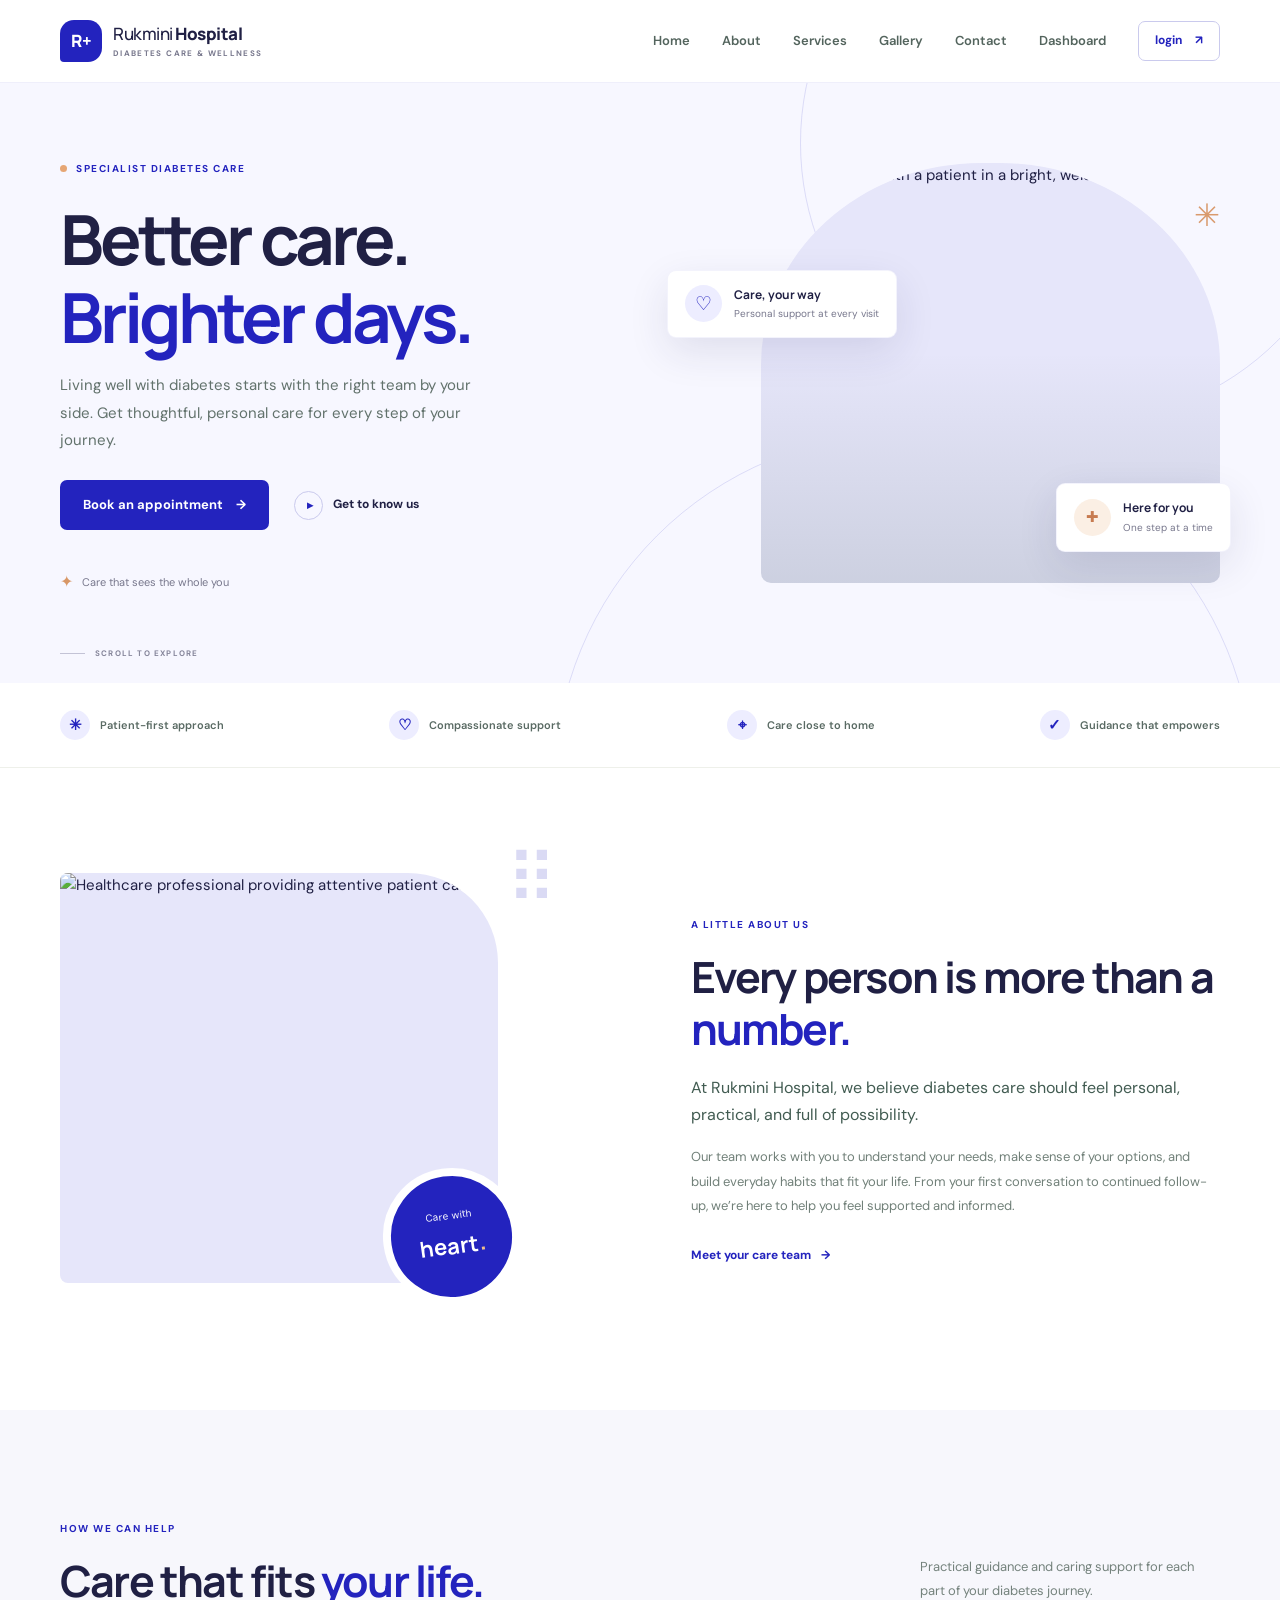
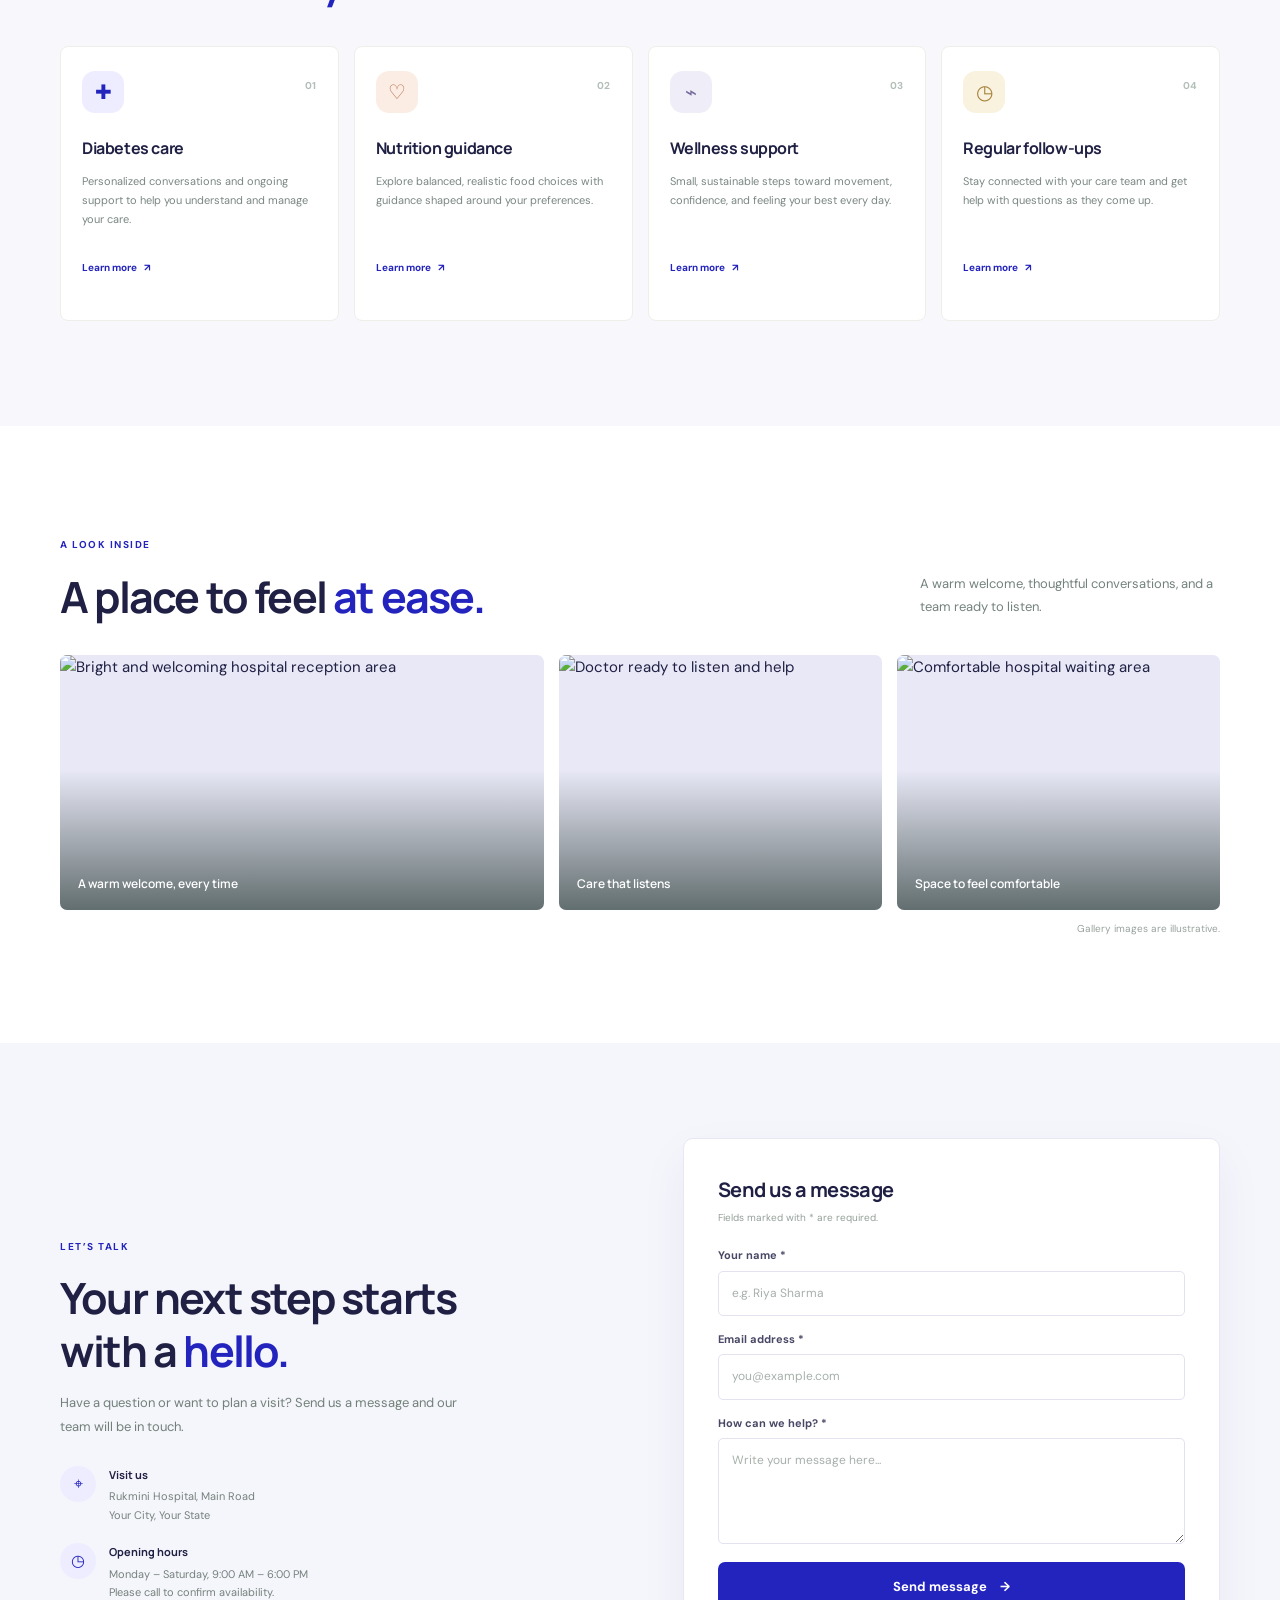
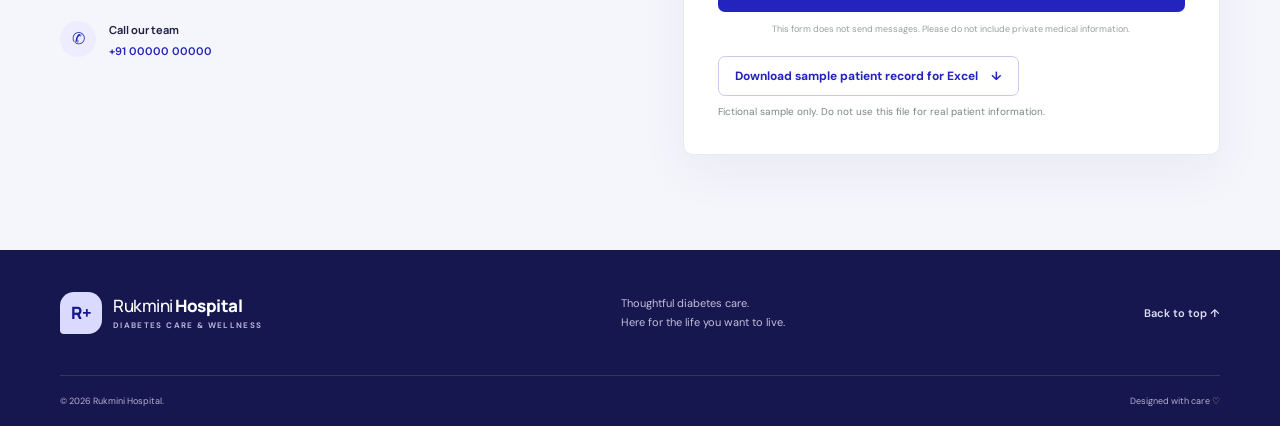
==== home.html @ 4601a43c "Add files via upload upload all files" ====
<!DOCTYPE html>
<html lang="en">
<head>
    <meta charset="UTF-8">
    <meta name="viewport" content="width=device-width, initial-scale=1.0">
    <meta name="description" content="Compassionate diabetes care, expert guidance, and ongoing support at Rukmini Hospital.">
    <title>Rukmini Hospital | Diabetes Care, With You</title>
    <link rel="preconnect" href="https://fonts.googleapis.com">
    <link rel="preconnect" href="https://fonts.gstatic.com" crossorigin>
    <link href="https://fonts.googleapis.com/css2?family=DM+Sans:wght@400;500;600;700&family=Manrope:wght@400;500;600;700;800&display=swap" rel="stylesheet">
    <link rel="stylesheet" href="styles.css">
    <script src="script.js" defer></script>
</head>
<body>
    <header class="site-header">
        <nav class="navbar container" aria-label="Main navigation">
            <a class="brand" href="#home" aria-label="Rukmini Hospital home">
                <span class="brand-mark" aria-hidden="true">R+</span>
                <span>Rukmini <strong>Hospital</strong><small>DIABETES CARE & WELLNESS</small></span>
            </a>
            <button class="menu-toggle" type="button" aria-label="Open navigation menu" aria-expanded="false">
                <span></span><span></span><span></span>
            </button>
            <div class="nav-links">
                <a href="#home">Home</a>
                <a href="#about">About</a>
                <a href="#services">Services</a>
                <a href="#gallery">Gallery</a>
                <a href="#contact">Contact</a>
                <a href="login.html?next=dashboard">Dashboard</a>
                <a class="button button-small button-outline" href="login.html"> login <span aria-hidden="true">↗</span></a>
            </div>
        </nav>
    </header>

    <main>
        <section class="hero" id="home">
            <div class="hero-shape hero-shape-one"></div>
            <div class="hero-shape hero-shape-two"></div>
            <div class="container hero-content">
                <div class="hero-copy">
                    <span class="eyebrow"><span class="eyebrow-dot"></span> SPECIALIST DIABETES CARE</span>
                    <h1>Better care.<br><span>Brighter days.</span></h1>
                    <p>Living well with diabetes starts with the right team by your side. Get thoughtful, personal care for every step of your journey.</p>
                    <div class="hero-actions">
                        <a class="button button-primary" href="#contact">Book an appointment <span aria-hidden="true">→</span></a>
                        <a class="text-link" href="#about"><span class="play-icon" aria-hidden="true">▶</span> Get to know us</a>
                    </div>
                    <div class="hero-note"><span class="note-icon" aria-hidden="true">✦</span> Care that sees the whole you</div>
                </div>
                <div class="hero-visual">
                    <div class="hero-photo">
                        <img src="https://images.unsplash.com/photo-1576091160399-112ba8d25d1d?auto=format&fit=crop&w=1100&q=85" alt="Doctor talking with a patient in a bright, welcoming clinic">
                    </div>
                    <div class="floating-card care-card">
                        <span class="care-card-icon" aria-hidden="true">♡</span>
                        <div><strong>Care, your way</strong><small>Personal support at every visit</small></div>
                    </div>
                    <div class="floating-card hours-card">
                        <span class="hours-icon" aria-hidden="true">✚</span>
                        <div><strong>Here for you</strong><small>One step at a time</small></div>
                    </div>
                    <span class="photo-decoration" aria-hidden="true">✳</span>
                </div>
            </div>
            <a class="scroll-cue" href="#about"><span></span> SCROLL TO EXPLORE</a>
        </section>

        <section class="trust-strip" aria-label="Our care approach">
            <div class="container trust-items">
                <div><span class="trust-icon" aria-hidden="true">✳</span><span>Patient-first approach</span></div>
                <div><span class="trust-icon" aria-hidden="true">♡</span><span>Compassionate support</span></div>
                <div><span class="trust-icon" aria-hidden="true">⌖</span><span>Care close to home</span></div>
                <div><span class="trust-icon" aria-hidden="true">✓</span><span>Guidance that empowers</span></div>
            </div>
        </section>

        <section class="section about-section" id="about">
            <div class="container about-grid">
                <div class="about-visual">
                    <div class="about-photo">
                        <img src="https://images.unsplash.com/photo-1559757175-0eb30cd8c063?auto=format&fit=crop&w=900&q=85" alt="Healthcare professional providing attentive patient care">
                    </div>
                    <div class="about-badge"><span>Care with</span><strong>heart<span>.</span></strong></div>
                    <span class="about-dots" aria-hidden="true">⠿</span>
                </div>
                <div class="about-copy">
                    <span class="eyebrow">A LITTLE ABOUT US</span>
                    <h2>Every person is more than a <span>number.</span></h2>
                    <p class="lead">At Rukmini Hospital, we believe diabetes care should feel personal, practical, and full of possibility.</p>
                    <p>Our team works with you to understand your needs, make sense of your options, and build everyday habits that fit your life. From your first conversation to continued follow-up, we’re here to help you feel supported and informed.</p>
                    <a class="text-link link-blue" href="#contact">Meet your care team <span aria-hidden="true">→</span></a>
                </div>
            </div>
        </section>

        <section class="section services-section" id="services">
            <div class="container">
                <div class="section-heading">
                    <div><span class="eyebrow">HOW WE CAN HELP</span><h2>Care that fits <span>your life.</span></h2></div>
                    <p>Practical guidance and caring support for each part of your diabetes journey.</p>
                </div>
                <div class="service-grid" id="service-grid"></div>
            </div>
        </section>

        <section class="gallery-section section" id="gallery">
            <div class="container">
                <div class="section-heading gallery-heading">
                    <div><span class="eyebrow">A LOOK INSIDE</span><h2>A place to feel <span>at ease.</span></h2></div>
                    <p>A warm welcome, thoughtful conversations, and a team ready to listen.</p>
                </div>
                <div class="gallery-grid" id="gallery-grid"></div>
                <p class="image-note">Gallery images are illustrative.</p>
            </div>
        </section>

        <section class="contact-section section" id="contact">
            <div class="container contact-grid">
                <div class="contact-copy">
                    <span class="eyebrow">LET’S TALK</span>
                    <h2>Your next step starts with a <span>hello.</span></h2>
                    <p>Have a question or want to plan a visit? Send us a message and our team will be in touch.</p>
                    <div class="contact-detail"><span class="detail-icon" aria-hidden="true">⌖</span><div><strong>Visit us</strong><span>Rukmini Hospital, Main Road<br>Your City, Your State</span></div></div>
                    <div class="contact-detail"><span class="detail-icon" aria-hidden="true">◷</span><div><strong>Opening hours</strong><span>Monday – Saturday, 9:00 AM – 6:00 PM<br>Please call to confirm availability.</span></div></div>
                    <div class="contact-detail"><span class="detail-icon" aria-hidden="true">✆</span><div><strong>Call our team</strong><a href="tel:+910000000000">+91 00000 00000</a></div></div>
                </div>
                <form class="contact-form" id="contact-form">
                    <h3>Send us a message</h3>
                    <p>Fields marked with * are required.</p>
                    <label for="contact-name">Your name *</label>
                    <input id="contact-name" name="name" type="text" placeholder="e.g. Riya Sharma" required>
                    <label for="contact-email">Email address *</label>
                    <input id="contact-email" name="email" type="email" placeholder="you@example.com" required>
                    <label for="contact-message">How can we help? *</label>
                    <textarea id="contact-message" name="message" rows="4" placeholder="Write your message here..." required></textarea>
                    <button class="button button-primary form-submit" type="submit">Send message <span aria-hidden="true">→</span></button>
                    <p class="form-status" id="contact-status" role="status" aria-live="polite"></p>
                    <small class="form-disclaimer">This form does not send messages. Please do not include private medical information.</small>
                    <div class="patient-export">
                        <button class="button button-outline button-small" id="download-patient-csv" type="button">Download sample patient record for Excel <span aria-hidden="true">↓</span></button>
                        <small>Fictional sample only. Do not use this file for real patient information.</small>
                    </div>
                </form>
            </div>
        </section>
    </main>

    <footer class="site-footer">
        <div class="container footer-main">
            <a class="brand footer-brand" href="#home">
                <span class="brand-mark" aria-hidden="true">R+</span>
                <span>Rukmini <strong>Hospital</strong><small>DIABETES CARE & WELLNESS</small></span>
            </a>
            <p>Thoughtful diabetes care.<br>Here for the life you want to live.</p>
            <a class="footer-top" href="#home">Back to top ↑</a>
        </div>
        <div class="container footer-bottom"><span>© <span id="current-year"></span> Rukmini Hospital.</span><span>Designed with care <span aria-hidden="true">♡</span></span></div>
    </footer>
</body>
</html>
---- styles.css ----
:root {
    --ink: #202044;
    --ink-soft: #4b4b6b;
    --blue: #2323BE;
    --blue-dark: #19198f;
    --pale-blue: #ededff;
    --cream: #f7f7ff;
    --white: #fff;
    --line: #e4e4f0;
    --muted: #77778c;
    --heading: "Manrope", sans-serif;
    --body: "DM Sans", sans-serif;
}

* { box-sizing: border-box; }
html { scroll-behavior: smooth; scroll-padding-top: 85px; }
body { margin: 0; color: var(--ink); background: var(--white); font-family: var(--body); font-size: 15px; line-height: 1.65; }
a { color: inherit; text-decoration: none; }
button, input, textarea { font: inherit; }
img { display: block; width: 100%; }
.container { width: min(1160px, calc(100% - 48px)); margin: 0 auto; }

.site-header { position: sticky; z-index: 20; top: 0; background: rgba(255,255,255,.96); border-bottom: 1px solid rgba(35,35,190,.07); backdrop-filter: blur(12px); }
.navbar { display: flex; height: 82px; align-items: center; justify-content: space-between; }
.brand { display: inline-flex; align-items: center; gap: 11px; font-family: var(--heading); font-size: 17px; font-weight: 500; line-height: 1.15; letter-spacing: -.5px; }
.brand strong { font-weight: 800; }
.brand small { display: block; margin-top: 5px; color: var(--muted); font-family: var(--body); font-size: 8px; font-weight: 700; letter-spacing: 1.35px; }
.brand-mark { display: grid; width: 42px; height: 42px; place-items: center; color: white; background: var(--blue); border-radius: 14px 14px 14px 4px; font-family: var(--heading); font-size: 17px; font-weight: 800; }
.nav-links { display: flex; align-items: center; gap: 32px; }
.nav-links > a:not(.button) { color: #53645d; font-size: 13px; font-weight: 600; transition: color .2s; }
.nav-links > a:not(.button):hover { color: var(--blue); }
.menu-toggle { display: none; }
.button { display: inline-flex; min-height: 50px; align-items: center; justify-content: center; gap: 13px; padding: 0 23px; border: 0; border-radius: 7px; cursor: pointer; font-family: var(--body); font-size: 13px; font-weight: 700; transition: background .2s, transform .2s; }
.button:hover { transform: translateY(-2px); }
.button-primary { color: var(--white); background: var(--blue); }
.button-primary:hover { background: var(--blue-dark); }
.button-outline { color: var(--blue); border: 1px solid #cacaed; background: transparent; }
.button-small { min-height: 40px; padding: 0 16px; font-size: 12px; }

.hero { position: relative; overflow: hidden; min-height: 600px; background: var(--cream); }
.hero-content { position: relative; z-index: 1; display: grid; min-height: 600px; grid-template-columns: 1fr 1.03fr; align-items: center; gap: 6%; padding-top: 10px; padding-bottom: 30px; }
.hero-copy { max-width: 505px; padding: 35px 0 30px; }
.eyebrow { display: inline-flex; align-items: center; gap: 9px; color: var(--blue); font-size: 10px; font-weight: 700; letter-spacing: 1.5px; }
.eyebrow-dot { width: 7px; height: 7px; border-radius: 50%; background: #e6a674; }
h1, h2, h3, p, figure { margin-top: 0; }
h1, h2, h3 { font-family: var(--heading); }
.hero h1 { margin: 20px 0 17px; font-size: clamp(48px, 5.4vw, 72px); font-weight: 700; line-height: 1.12; letter-spacing: -4px; }
.hero h1 span, .section-heading h2 span, .about-copy h2 span, .contact-copy h2 span { color: var(--blue); }
.hero-copy > p { max-width: 440px; margin-bottom: 25px; color: #62726c; font-size: 15px; line-height: 1.85; }
.hero-actions { display: flex; align-items: center; gap: 25px; }
.text-link { display: inline-flex; align-items: center; gap: 10px; color: var(--ink); font-size: 12px; font-weight: 700; }
.play-icon { display: grid; width: 29px; height: 29px; place-items: center; padding-left: 2px; color: var(--blue); border: 1px solid #cacaed; border-radius: 50%; font-size: 8px; }
.hero-note { display: flex; align-items: center; gap: 9px; margin-top: 39px; color: var(--muted); font-size: 11px; }
.note-icon { color: #d89766; font-size: 16px; }
.hero-visual { position: relative; display: flex; min-height: 470px; align-items: center; justify-content: flex-end; }
.hero-photo { position: relative; overflow: hidden; width: 83%; height: 420px; border-radius: 48% 48% 10px 10px; background: #e6e6fa; }
.hero-photo::after { position: absolute; inset: 45% 0 0; background: linear-gradient(transparent, rgba(20,50,40,.12)); content: ""; }
.hero-photo img { height: 100%; object-fit: cover; object-position: center; }
.hero-shape { position: absolute; border: 1px solid rgba(35,35,190,.13); border-radius: 50%; }
.hero-shape-one { top: -220px; right: -80px; width: 560px; height: 560px; }
.hero-shape-two { right: 2%; bottom: -450px; width: 700px; height: 700px; }
.floating-card { position: absolute; z-index: 2; display: flex; align-items: center; gap: 12px; padding: 14px 17px; background: var(--white); border: 1px solid rgba(35,35,190,.05); border-radius: 9px; box-shadow: 0 14px 40px rgba(35,35,90,.11); }
.floating-card strong, .floating-card small { display: block; }
.floating-card strong { font-family: var(--heading); font-size: 12px; }
.floating-card small { margin-top: 2px; color: var(--muted); font-size: 10px; }
.care-card { top: 28%; left: 0; }
.hours-card { right: -2%; bottom: 12%; }
.care-card-icon, .hours-icon { display: grid; width: 37px; height: 37px; flex: 0 0 37px; place-items: center; border-radius: 50%; color: var(--blue); background: var(--pale-blue); font-size: 19px; }
.hours-icon { color: #c77b50; background: #fbefe4; font-size: 15px; }
.photo-decoration { position: absolute; top: 11%; right: 0; color: #d99a6d; font-size: 31px; }
.scroll-cue { position: absolute; bottom: 23px; left: max(24px, calc((100% - 1160px)/2)); display: flex; align-items: center; gap: 10px; color: #85859a; font-size: 8px; font-weight: 700; letter-spacing: 1.2px; }
.scroll-cue span { width: 25px; height: 1px; background: #c3c3d6; }

.trust-strip { background: var(--white); border-bottom: 1px solid #eef0ea; }
.trust-items { display: flex; min-height: 84px; align-items: center; justify-content: space-between; gap: 18px; }
.trust-items > div { display: flex; align-items: center; gap: 10px; color: #596a63; font-size: 11px; font-weight: 600; }
.trust-icon { display: grid; width: 30px; height: 30px; place-items: center; color: var(--blue); border-radius: 50%; background: var(--pale-blue); font-size: 15px; }
.section { padding: 105px 0; }
.about-grid { display: grid; grid-template-columns: .95fr 1fr; align-items: center; gap: 11%; }
.about-visual { position: relative; width: 100%; max-width: 460px; padding: 0 22px 22px 0; }
.about-photo { overflow: hidden; height: 410px; border-radius: 8px 90px 8px 8px; background: #e6e6fa; }
.about-photo img { height: 100%; object-fit: cover; }
.about-photo::after { position: absolute; }
.about-badge { position: absolute; right: 0; bottom: 0; display: flex; width: 137px; height: 137px; flex-direction: column; align-items: center; justify-content: center; color: white; border: 8px solid white; border-radius: 50%; background: var(--blue); transform: rotate(-8deg); }
.about-badge span { font-size: 10px; }
.about-badge strong { font-family: var(--heading); font-size: 22px; }
.about-badge strong span { color: #f0bf8c; font-size: 24px; }
.about-dots { position: absolute; z-index: -1; top: -27px; right: -20px; color: #dadaf4; font-size: 70px; line-height: 1; letter-spacing: -17px; }
.about-copy h2, .section-heading h2, .contact-copy h2 { margin: 15px 0 18px; font-size: clamp(32px, 3.4vw, 43px); font-weight: 700; line-height: 1.22; letter-spacing: -1.8px; }
.about-copy p { margin-bottom: 17px; color: #718079; font-size: 13px; line-height: 1.9; }
.about-copy .lead { color: #425c52; font-size: 16px; line-height: 1.7; }
.link-blue { margin-top: 10px; color: var(--blue); }

.services-section { background: #f7f7fc; }
.section-heading { display: flex; align-items: flex-end; justify-content: space-between; gap: 45px; margin-bottom: 39px; }
.section-heading h2 { margin-bottom: 0; }
.section-heading > p { max-width: 300px; margin-bottom: 5px; color: #74827c; font-size: 13px; line-height: 1.8; }
.service-grid { display: grid; grid-template-columns: repeat(4, 1fr); gap: 15px; }
.service-card { position: relative; min-height: 275px; padding: 24px 21px 20px; background: var(--white); border: 1px solid #edf0e9; border-radius: 8px; transition: transform .2s, box-shadow .2s; }
.service-card:hover { transform: translateY(-4px); box-shadow: 0 14px 30px rgba(35,35,90,.07); }
.service-icon { display: grid; width: 42px; height: 42px; place-items: center; margin-bottom: 22px; border-radius: 13px; font-size: 20px; }
.icon-blue { color: #2323BE; background: #ededff; }
.icon-peach { color: #b46e4e; background: #fbede4; }
.icon-lavender { color: #766b9d; background: #efedf7; }
.icon-yellow { color: #a8843e; background: #f8f2df; }
.service-number { position: absolute; top: 31px; right: 22px; color: #b3beb7; font-size: 10px; font-weight: 700; }
.service-card h3 { margin: 0 0 10px; font-size: 16px; letter-spacing: -.4px; }
.service-card p { min-height: 65px; margin-bottom: 17px; color: #7a8781; font-size: 11px; line-height: 1.75; }
.service-card > a { display: inline-flex; gap: 7px; color: var(--blue); font-size: 10px; font-weight: 700; }
.gallery-section { background: var(--white); }
.gallery-heading { margin-bottom: 32px; }
.gallery-grid { display: grid; grid-template-columns: 1.5fr 1fr 1fr; gap: 15px; }
.gallery-item { position: relative; overflow: hidden; height: 255px; margin: 0; border-radius: 7px; background: #e8e8f6; }
.gallery-item img { height: 100%; object-fit: cover; transition: transform .5s; }
.gallery-item:hover img { transform: scale(1.04); }
.gallery-item::after { position: absolute; inset: 45% 0 0; background: linear-gradient(transparent, rgba(15,35,28,.62)); content: ""; }
.gallery-item figcaption { position: absolute; z-index: 1; bottom: 17px; left: 18px; color: white; font-family: var(--heading); font-size: 12px; font-weight: 600; }
.image-note { margin: 11px 0 0; color: #98a29c; font-size: 10px; text-align: right; }

.contact-section { padding: 95px 0; background: #f5f5fc; }
.contact-grid { display: grid; grid-template-columns: .9fr 1fr; align-items: center; gap: 12%; }
.contact-copy h2 { max-width: 430px; margin-bottom: 14px; }
.contact-copy > p { max-width: 420px; margin-bottom: 28px; color: #728078; font-size: 13px; line-height: 1.8; }
.contact-detail { display: flex; gap: 13px; margin-top: 19px; }
.detail-icon { display: grid; width: 36px; height: 36px; flex: 0 0 36px; place-items: center; color: var(--blue); border-radius: 50%; background: var(--pale-blue); font-size: 16px; }
.contact-detail strong, .contact-detail div > span, .contact-detail div > a { display: block; }
.contact-detail strong { margin: 0 0 3px; font-family: var(--heading); font-size: 11px; }
.contact-detail div > span, .contact-detail div > a { color: #76827c; font-size: 11px; line-height: 1.7; }
.contact-detail div > a { color: var(--blue); font-weight: 600; }
.contact-form { padding: 34px; background: white; border: 1px solid #e8e8f2; border-radius: 10px; box-shadow: 0 18px 50px rgba(35,35,90,.05); }
.contact-form h3 { margin: 0 0 4px; font-size: 20px; letter-spacing: -.6px; }
.contact-form > p:first-of-type { margin-bottom: 20px; color: #94a099; font-size: 10px; }
.contact-form label, .login-card label { display: block; margin: 14px 0 6px; color: #484866; font-size: 11px; font-weight: 700; }
.contact-form input, .contact-form textarea, .login-card input { display: block; width: 100%; padding: 12px 13px; color: var(--ink); border: 1px solid #e3e3ef; border-radius: 5px; outline: none; background: #fff; font-size: 12px; transition: border .2s, box-shadow .2s; }
.contact-form textarea { resize: vertical; }
.contact-form input:focus, .contact-form textarea:focus, .login-card input:focus { border-color: #7777d5; box-shadow: 0 0 0 3px rgba(35,35,190,.1); }
.contact-form input::placeholder, .contact-form textarea::placeholder, .login-card input::placeholder { color: #a7b0aa; }
.form-submit { width: 100%; margin-top: 18px; }
.form-status, .login-status { min-height: 0; margin: 0; color: var(--blue-dark); font-size: 12px; font-weight: 600; }
.form-status:not(:empty), .login-status:not(:empty) { margin-top: 12px; }
.form-disclaimer { display: block; margin-top: 10px; color: #96a19a; font-size: 9px; text-align: center; }
.patient-export { display: flex; flex-direction: column; align-items: flex-start; gap: 8px; margin-top: 20px; }
.patient-export > small { color: #7a8781; font-size: 10px; line-height: 1.6; }

.dashboard-page { min-height: 100vh; background: #f7f7fc; }
.dashboard-nav-actions { display: flex; align-items: center; gap: 10px; }
.dashboard-main { padding-top: 58px; padding-bottom: 80px; }
.dashboard-heading { margin-bottom: 28px; }
.dashboard-heading h1 { margin: 8px 0; font-family: var(--heading); font-size: clamp(34px, 5vw, 48px); line-height: 1.2; letter-spacing: -2px; }
.dashboard-heading h1 span { color: var(--blue); }
.dashboard-heading > p { margin: 0; color: #718079; font-size: 14px; }
.dashboard-warning { display: flex; flex-direction: column; gap: 3px; margin-bottom: 22px; padding: 15px 18px; border: 1px solid #e8d9ad; border-radius: 7px; background: #fff9e8; color: #66572c; font-size: 12px; line-height: 1.6; }
.dashboard-warning strong { color: #51431d; }
.dashboard-card { margin-bottom: 22px; padding: 27px 30px; border: 1px solid #e9e9f4; border-radius: 9px; background: var(--white); box-shadow: 0 12px 35px rgba(35,35,90,.04); }
.dashboard-card-heading { margin-bottom: 22px; }
.dashboard-card-heading h2 { margin: 5px 0 0; font-family: var(--heading); font-size: 22px; letter-spacing: -.7px; }
.patient-form-grid { display: grid; grid-template-columns: 1fr 1fr; gap: 19px 22px; }
.patient-field label { display: block; margin-bottom: 6px; color: #484866; font-size: 11px; font-weight: 700; }
.patient-field input, .patient-field select { display: block; width: 100%; min-height: 45px; padding: 11px 13px; border: 1px solid #e3e3ef; border-radius: 5px; background: white; color: var(--ink); font-size: 12px; outline: none; }
.patient-field input:focus, .patient-field select:focus { border-color: #7777d5; box-shadow: 0 0 0 3px rgba(35,35,190,.1); }
.patient-field input::placeholder { color: #a7b0aa; }
.patient-field small { display: block; margin-top: 5px; color: #89948e; font-size: 10px; }
.patient-field-wide { grid-column: 1 / -1; }
.patient-consent { display: flex; align-items: flex-start; gap: 9px; color: #484866; font-size: 11px; line-height: 1.6; }
.patient-consent input { width: 16px; height: 16px; flex: 0 0 16px; margin: 2px 0 0; accent-color: var(--blue); }
.patient-submit { min-height: 44px; margin-top: 20px; }
.patient-status { min-height: 0; margin: 0; color: var(--blue-dark); font-size: 12px; font-weight: 600; }
.patient-status:not(:empty) { margin-top: 12px; }
.patients-heading { display: flex; align-items: flex-end; justify-content: space-between; gap: 15px; }
.patient-list-actions { display: flex; align-items: center; gap: 12px; }
.patient-count { padding: 6px 11px; border-radius: 20px; background: var(--pale-blue); color: var(--blue-dark); font-size: 11px; font-weight: 700; }
.patient-list { display: grid; gap: 12px; }
.patient-empty { margin: 0; padding: 25px 12px; border: 1px dashed #dadaeb; border-radius: 6px; color: #7a8781; font-size: 13px; text-align: center; }
.patient-row { display: flex; align-items: center; justify-content: space-between; gap: 20px; padding: 16px 18px; border: 1px solid #ececf4; border-radius: 7px; }
.patient-details { min-width: 0; }
.patient-details h3 { margin: 0 0 3px; font-family: var(--heading); font-size: 15px; }
.patient-details p { margin: 0; color: #74827c; font-size: 11px; }
.patient-disease { display: inline-block; margin-top: 7px; padding: 3px 8px; border-radius: 12px; background: #f1f0fa; color: #5e5e84; font-size: 10px; }
.whatsapp-button { min-height: 39px; flex: 0 0 auto; padding: 0 14px; color: #176b3a; border: 1px solid #b9dfc8; background: #effaf2; }
.whatsapp-button:hover { background: #e2f5e8; }
.whatsapp-button:disabled { cursor: not-allowed; opacity: .6; transform: none; }
.whatsapp-action { display: flex; flex: 0 0 auto; flex-direction: column; align-items: flex-start; gap: 5px; }
.site-footer .footer-bottom a { color: #dedefa; }

.site-footer { color: #dedefa; background: #17174f; }
.footer-main { display: flex; min-height: 125px; align-items: center; justify-content: space-between; gap: 25px; }
.footer-brand { color: white; }
.footer-brand small { color: #b4b4db; }
.footer-brand .brand-mark { color: var(--blue-dark); background: #dadaff; }
.footer-main > p { margin: 0; color: #c0c0dc; font-size: 11px; line-height: 1.7; }
.footer-top { color: #dedefa; font-size: 11px; font-weight: 600; }
.footer-bottom { display: flex; min-height: 51px; align-items: center; justify-content: space-between; border-top: 1px solid rgba(255,255,255,.12); color: #b0b0d1; font-size: 9px; }
.footer-bottom > span:last-child span { color: #e5a984; }

.login-page { min-height: 100vh; background: #ededff; }
.login-layout { display: grid; min-height: 100vh; grid-template-columns: 1fr 1fr; }
.login-welcome { position: relative; display: flex; min-height: 100vh; flex-direction: column; justify-content: space-between; overflow: hidden; padding: 38px clamp(35px, 7vw, 100px); color: white; background: #2323BE; }
.login-welcome::before, .login-welcome::after { position: absolute; width: 430px; height: 430px; border: 1px solid rgba(255,255,255,.11); border-radius: 50%; content: ""; }
.login-welcome::before { top: 20%; right: -250px; }
.login-welcome::after { right: -170px; bottom: -315px; width: 550px; height: 550px; }
.login-brand { position: relative; z-index: 1; align-self: flex-start; color: white; }
.login-brand small { color: #cacaed; }
.login-brand .brand-mark { color: var(--blue-dark); background: white; }
.login-welcome-copy { position: relative; z-index: 1; max-width: 480px; margin: 60px 0; }
.login-welcome-copy .eyebrow { color: #dadaff; }
.login-welcome-copy h1 { margin: 18px 0; font-size: clamp(39px, 5vw, 62px); line-height: 1.15; letter-spacing: -3px; }
.login-welcome-copy h1 span { color: #dadaff; }
.login-welcome-copy p { max-width: 400px; margin: 0; color: #e0e0f5; font-size: 14px; line-height: 1.8; }
.login-quote { position: relative; z-index: 1; display: flex; align-items: center; gap: 12px; color: #e5e5f8; }
.login-quote > span { height: 41px; color: #cacaed; font-family: Georgia, serif; font-size: 56px; line-height: 1; }
.login-quote p { margin: 0; font-family: var(--heading); font-size: 13px; }
.login-home-link { position: absolute; z-index: 2; bottom: 39px; left: clamp(35px, 7vw, 100px); color: #e0e0f5; font-size: 11px; }
.login-panel { display: grid; min-height: 100vh; place-items: center; padding: 40px 24px; }
.login-card { width: min(100%, 400px); padding: 40px; border: 1px solid #e8e8f2; border-radius: 10px; background: white; box-shadow: 0 20px 60px rgba(35,35,90,.06); }
.login-icon { display: grid; width: 43px; height: 43px; place-items: center; margin-bottom: 21px; color: var(--blue); border-radius: 14px; background: var(--pale-blue); font-size: 22px; }
.login-card h2 { margin: 8px 0 7px; font-size: 25px; letter-spacing: -.9px; }
.login-intro { margin-bottom: 21px; color: #79867f; font-size: 12px; }
.login-card label { margin-top: 17px; }
.login-card input { min-height: 46px; }
.login-submit { width: 100%; margin-top: 24px; }
.login-disclaimer { margin: 13px 0 0; color: #929d95; font-size: 9px; line-height: 1.6; }

@media (max-width: 900px) {
    .nav-links { gap: 19px; }
    .hero-content { grid-template-columns: 1fr .9fr; gap: 3%; }
    .hero-photo { width: 90%; height: 375px; }
    .hero-visual { min-height: 425px; }
    .care-card { left: -12px; }
    .hours-card { right: -6px; }
    .about-grid { gap: 7%; }
    .service-grid { grid-template-columns: repeat(2, 1fr); }
    .service-card { min-height: 248px; }
    .login-welcome { padding-right: 40px; padding-left: 40px; }
    .login-home-link { left: 40px; }
}
@media (max-width: 680px) {
    html { scroll-padding-top: 68px; }
    .container { width: min(100% - 36px, 500px); }
    .navbar { height: 68px; }
    .brand { font-size: 15px; }
    .brand-mark { width: 37px; height: 37px; border-radius: 12px 12px 12px 4px; }
    .brand small { font-size: 7px; }
    .menu-toggle { display: flex; width: 40px; height: 40px; flex-direction: column; align-items: center; justify-content: center; gap: 5px; border: 1px solid var(--line); border-radius: 6px; background: white; }
    .menu-toggle span { display: block; width: 17px; height: 2px; background: var(--ink); }
    .nav-links { position: absolute; top: 67px; right: 0; left: 0; display: none; align-items: stretch; gap: 0; padding: 9px 18px 18px; border-bottom: 1px solid var(--line); background: white; box-shadow: 0 12px 18px rgba(25,57,43,.07); }
    .nav-links.is-open { display: flex; flex-direction: column; }
    .nav-links > a:not(.button) { padding: 11px 4px; border-bottom: 1px solid #f0f2ed; }
    .nav-links .button { margin-top: 12px; }
    .hero { min-height: 0; }
    .hero-content { min-height: 0; grid-template-columns: 1fr; gap: 0; padding-top: 37px; padding-bottom: 54px; }
    .hero-copy { padding: 0; }
    .hero h1 { margin-top: 15px; font-size: clamp(48px, 14vw, 65px); letter-spacing: -3px; }
    .hero-copy > p { font-size: 14px; }
    .hero-actions { flex-wrap: wrap; gap: 17px; }
    .hero-note { margin-top: 22px; }
    .hero-visual { min-height: 330px; margin-top: 20px; justify-content: center; }
    .hero-photo { width: 82%; height: 310px; }
    .care-card { top: 22%; left: 0; }
    .hours-card { right: 0; bottom: 7%; }
    .floating-card { gap: 8px; padding: 10px 11px; }
    .floating-card strong { font-size: 10px; }
    .floating-card small { font-size: 8px; }
    .care-card-icon, .hours-icon { width: 31px; height: 31px; flex-basis: 31px; }
    .scroll-cue { bottom: 18px; }
    .trust-items { display: grid; grid-template-columns: 1fr 1fr; gap: 13px 8px; padding-top: 18px; padding-bottom: 18px; }
    .trust-items > div { gap: 7px; font-size: 9px; }
    .trust-icon { width: 26px; height: 26px; flex: 0 0 26px; font-size: 13px; }
    .section { padding: 69px 0; }
    .about-grid, .contact-grid { grid-template-columns: 1fr; gap: 42px; }
    .about-visual { max-width: 420px; }
    .about-photo { height: 330px; }
    .about-copy h2, .section-heading h2, .contact-copy h2 { font-size: 34px; }
    .section-heading { display: block; margin-bottom: 28px; }
    .section-heading > p { margin-top: 13px; }
    .service-grid { gap: 10px; }
    .service-card { min-height: 255px; padding: 18px 15px; }
    .service-card h3 { font-size: 14px; }
    .service-card p { font-size: 10px; }
    .service-number { top: 23px; right: 14px; }
    .gallery-grid { grid-template-columns: 1fr 1fr; gap: 10px; }
    .gallery-item { height: 190px; }
    .gallery-large { grid-column: 1 / -1; height: 220px; }
    .contact-section { padding: 70px 0; }
    .contact-grid { gap: 30px; }
    .contact-form { padding: 24px 20px; }
    .dashboard-main { padding-top: 38px; padding-bottom: 55px; }
    .dashboard-nav-actions { gap: 6px; }
    .dashboard-card { padding: 22px 18px; }
    .patient-form-grid { grid-template-columns: 1fr; gap: 15px; }
    .patient-field-wide { grid-column: auto; }
    .patient-row { align-items: flex-start; flex-direction: column; gap: 12px; }
    .whatsapp-action { width: 100%; }
    .whatsapp-button { width: 100%; }
    .patients-heading { align-items: flex-start; flex-direction: column; }
    .patient-list-actions { align-items: flex-start; flex-wrap: wrap; }
    .footer-main { min-height: 145px; flex-wrap: wrap; justify-content: space-between; padding-top: 22px; padding-bottom: 19px; }
    .footer-main > p { order: 3; width: 100%; }
    .footer-top { font-size: 10px; }
    .footer-bottom { gap: 8px; font-size: 8px; }
    .login-layout { grid-template-columns: 1fr; }
    .login-welcome { min-height: 285px; padding: 23px 24px 55px; }
    .login-welcome-copy { margin: 33px 0 0; }
    .login-welcome-copy h1 { margin: 10px 0; font-size: 36px; letter-spacing: -1.8px; }
    .login-welcome-copy p { font-size: 11px; }
    .login-quote { display: none; }
    .login-home-link { bottom: 20px; left: 24px; font-size: 10px; }
    .login-panel { min-height: auto; padding: 28px 18px; }
    .login-card { padding: 28px 23px; }
}
@media (prefers-reduced-motion: reduce) {
    *, *::before, *::after { scroll-behavior: auto !important; transition-duration: .01ms !important; animation-duration: .01ms !important; }
}
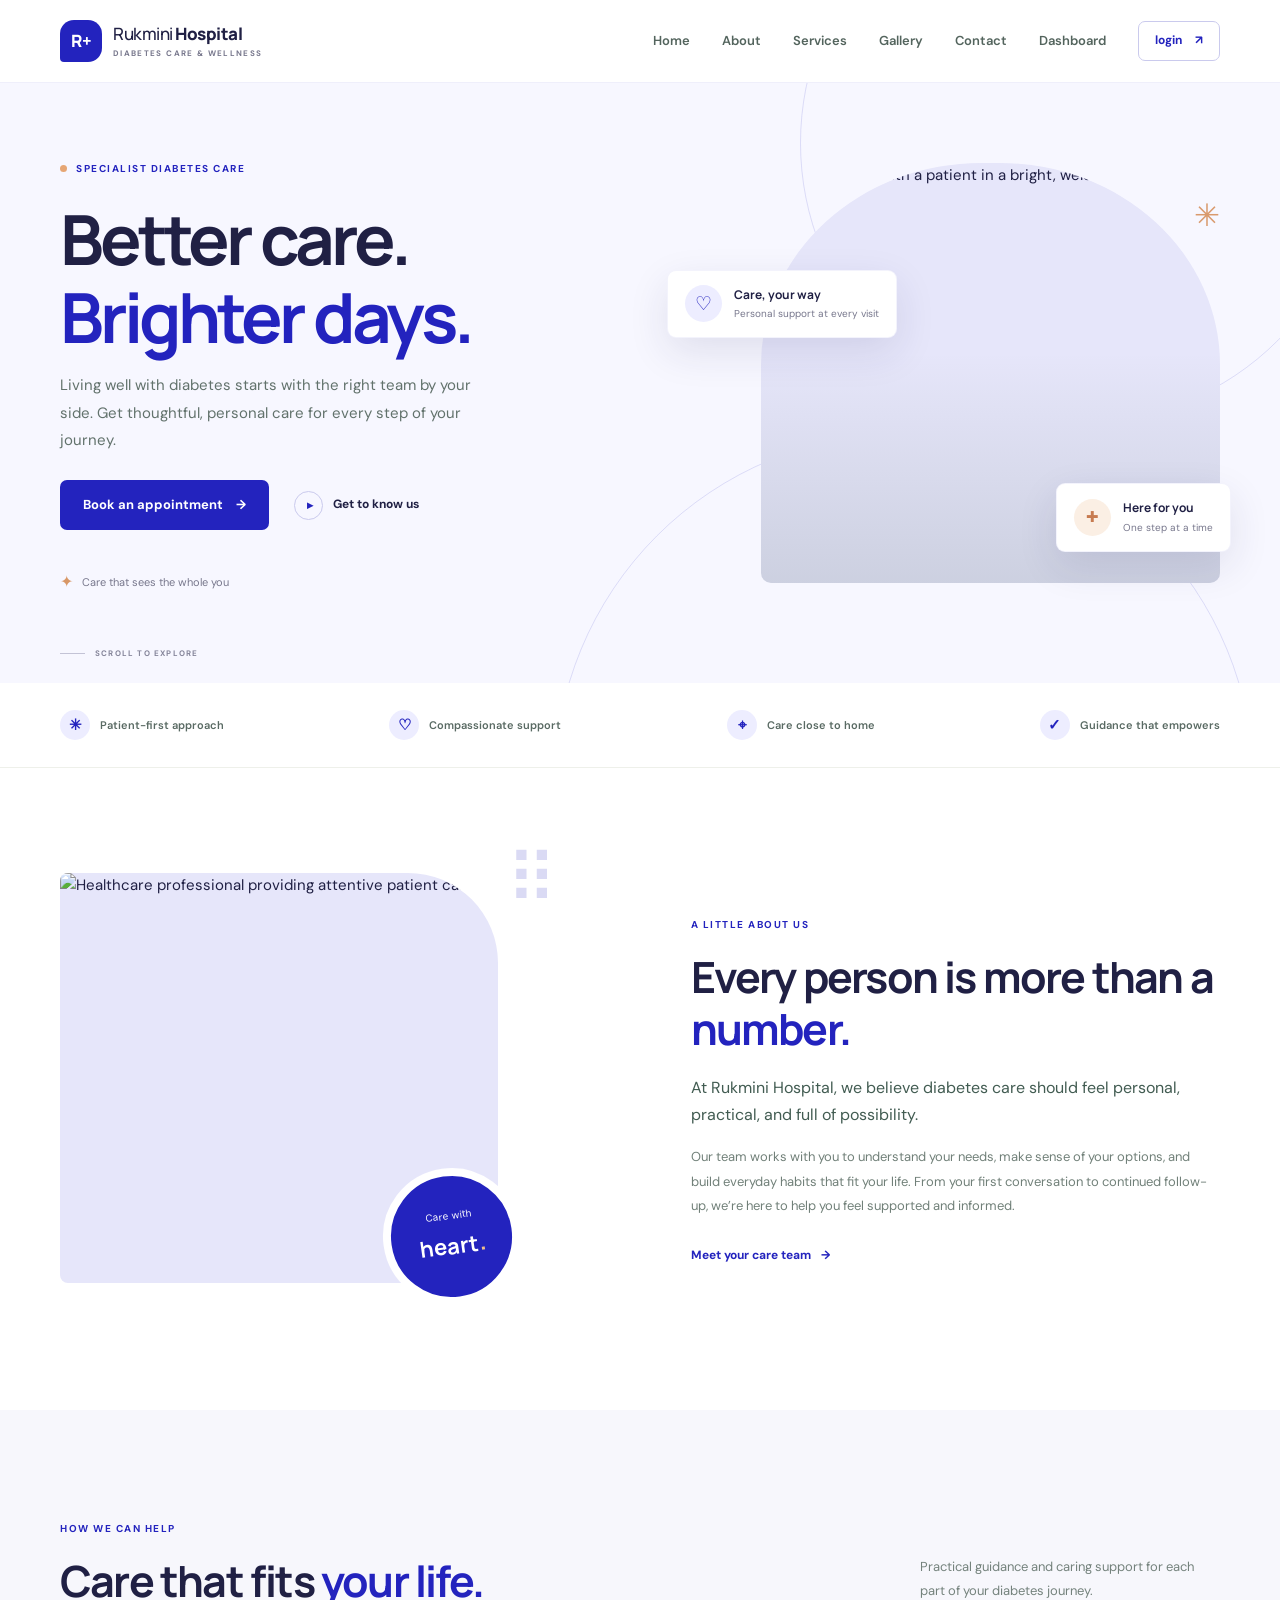
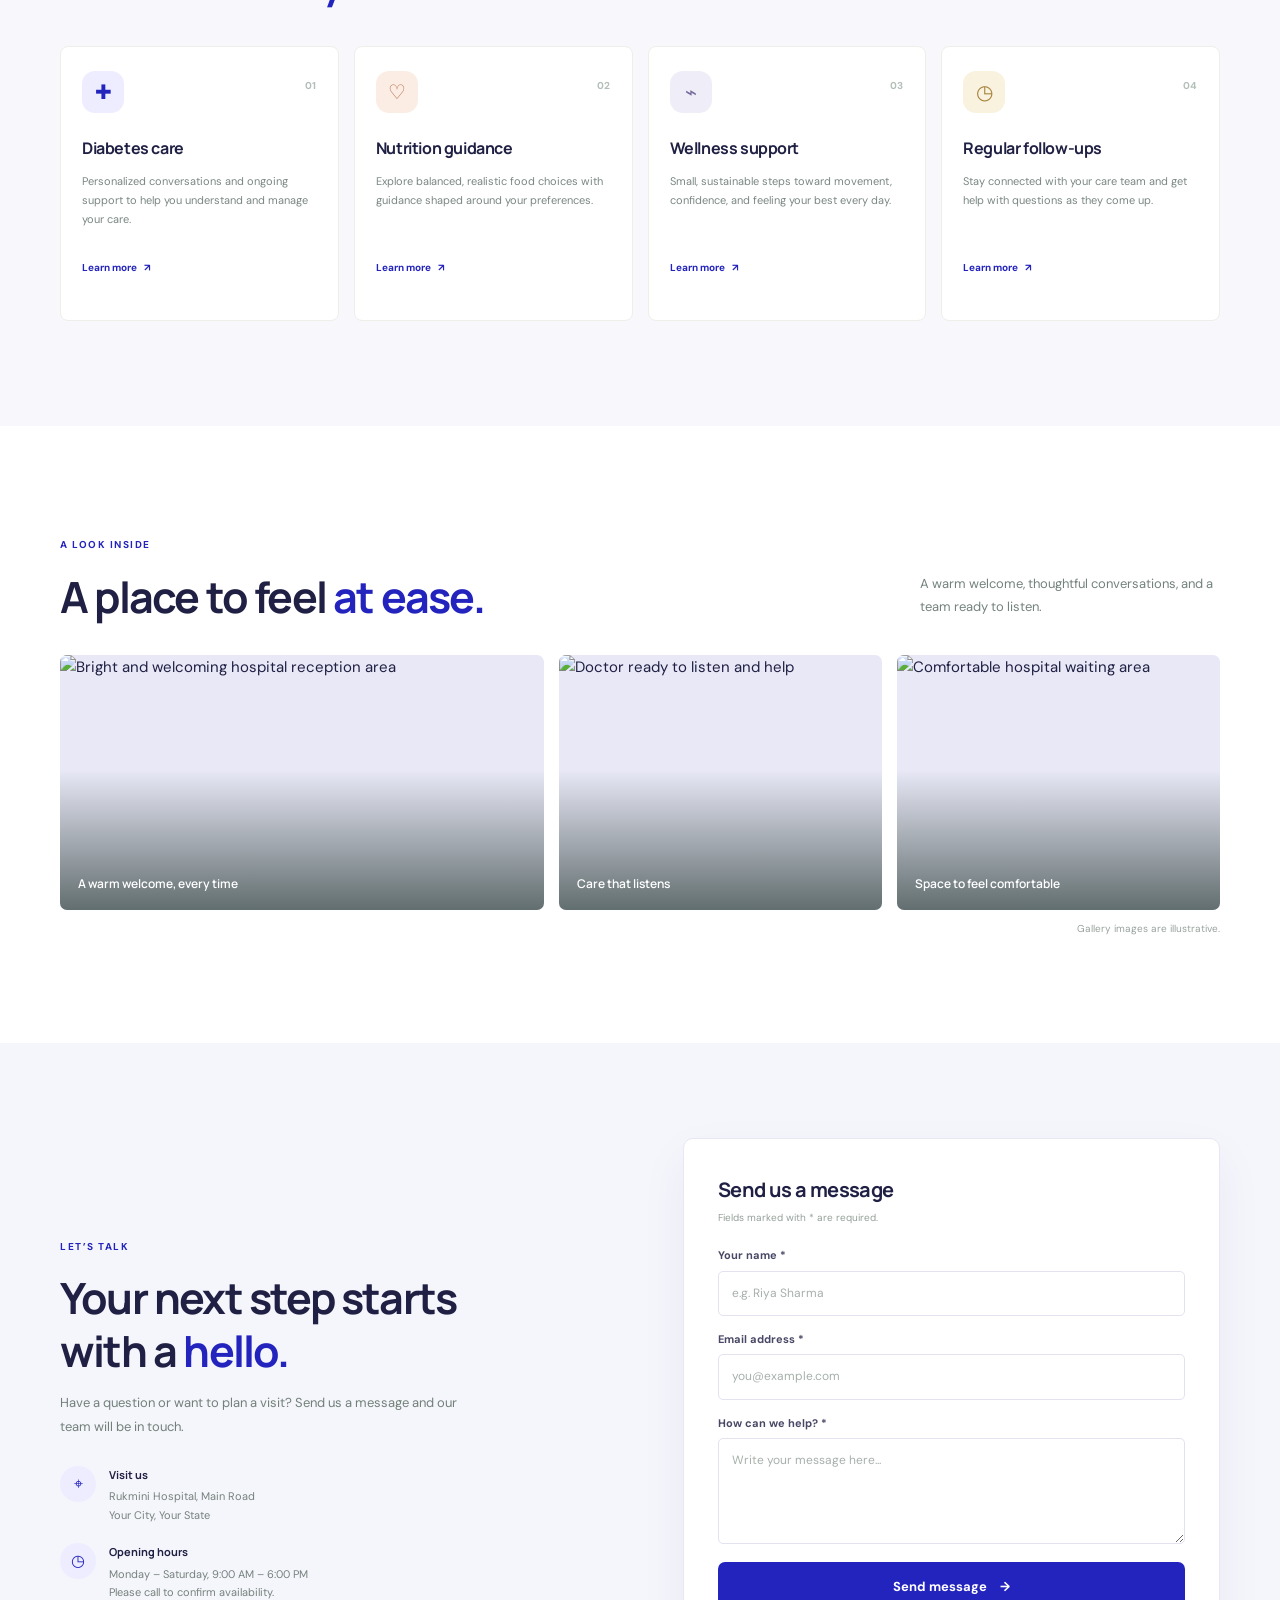
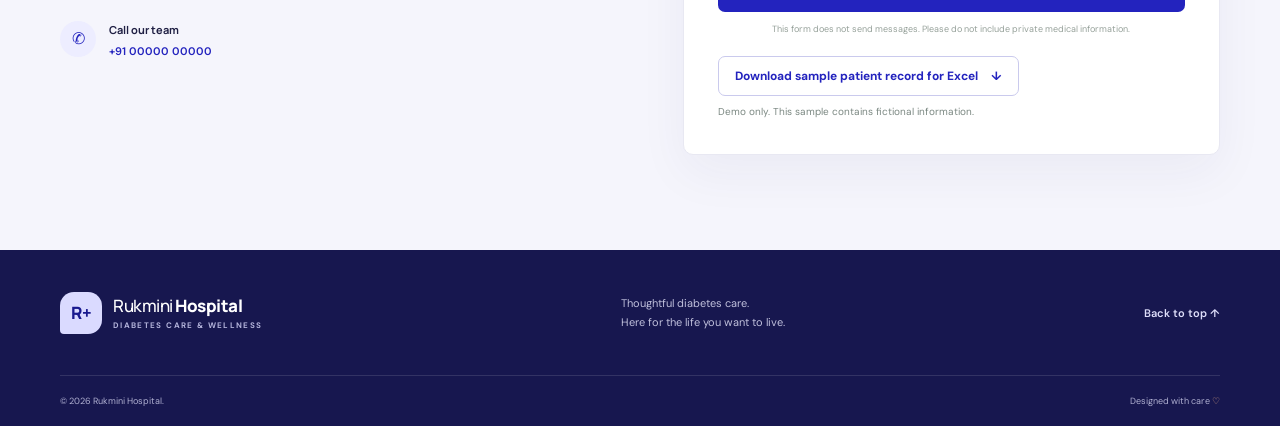
==== commit 72f9b169: "Show fictional patient samples in dashboard Co-authored-by: Copilot <223556219+Copilot@users.noreply" ====
--- a/home.html
+++ b/home.html
@@ -139,7 +139,7 @@
                     <small class="form-disclaimer">This form does not send messages. Please do not include private medical information.</small>
                     <div class="patient-export">
                         <button class="button button-outline button-small" id="download-patient-csv" type="button">Download sample patient record for Excel <span aria-hidden="true">↓</span></button>
-                        <small>Fictional sample only. Do not use this file for real patient information.</small>
+                        <small>Demo only. This sample contains fictional information.</small>
                     </div>
                 </form>
             </div>
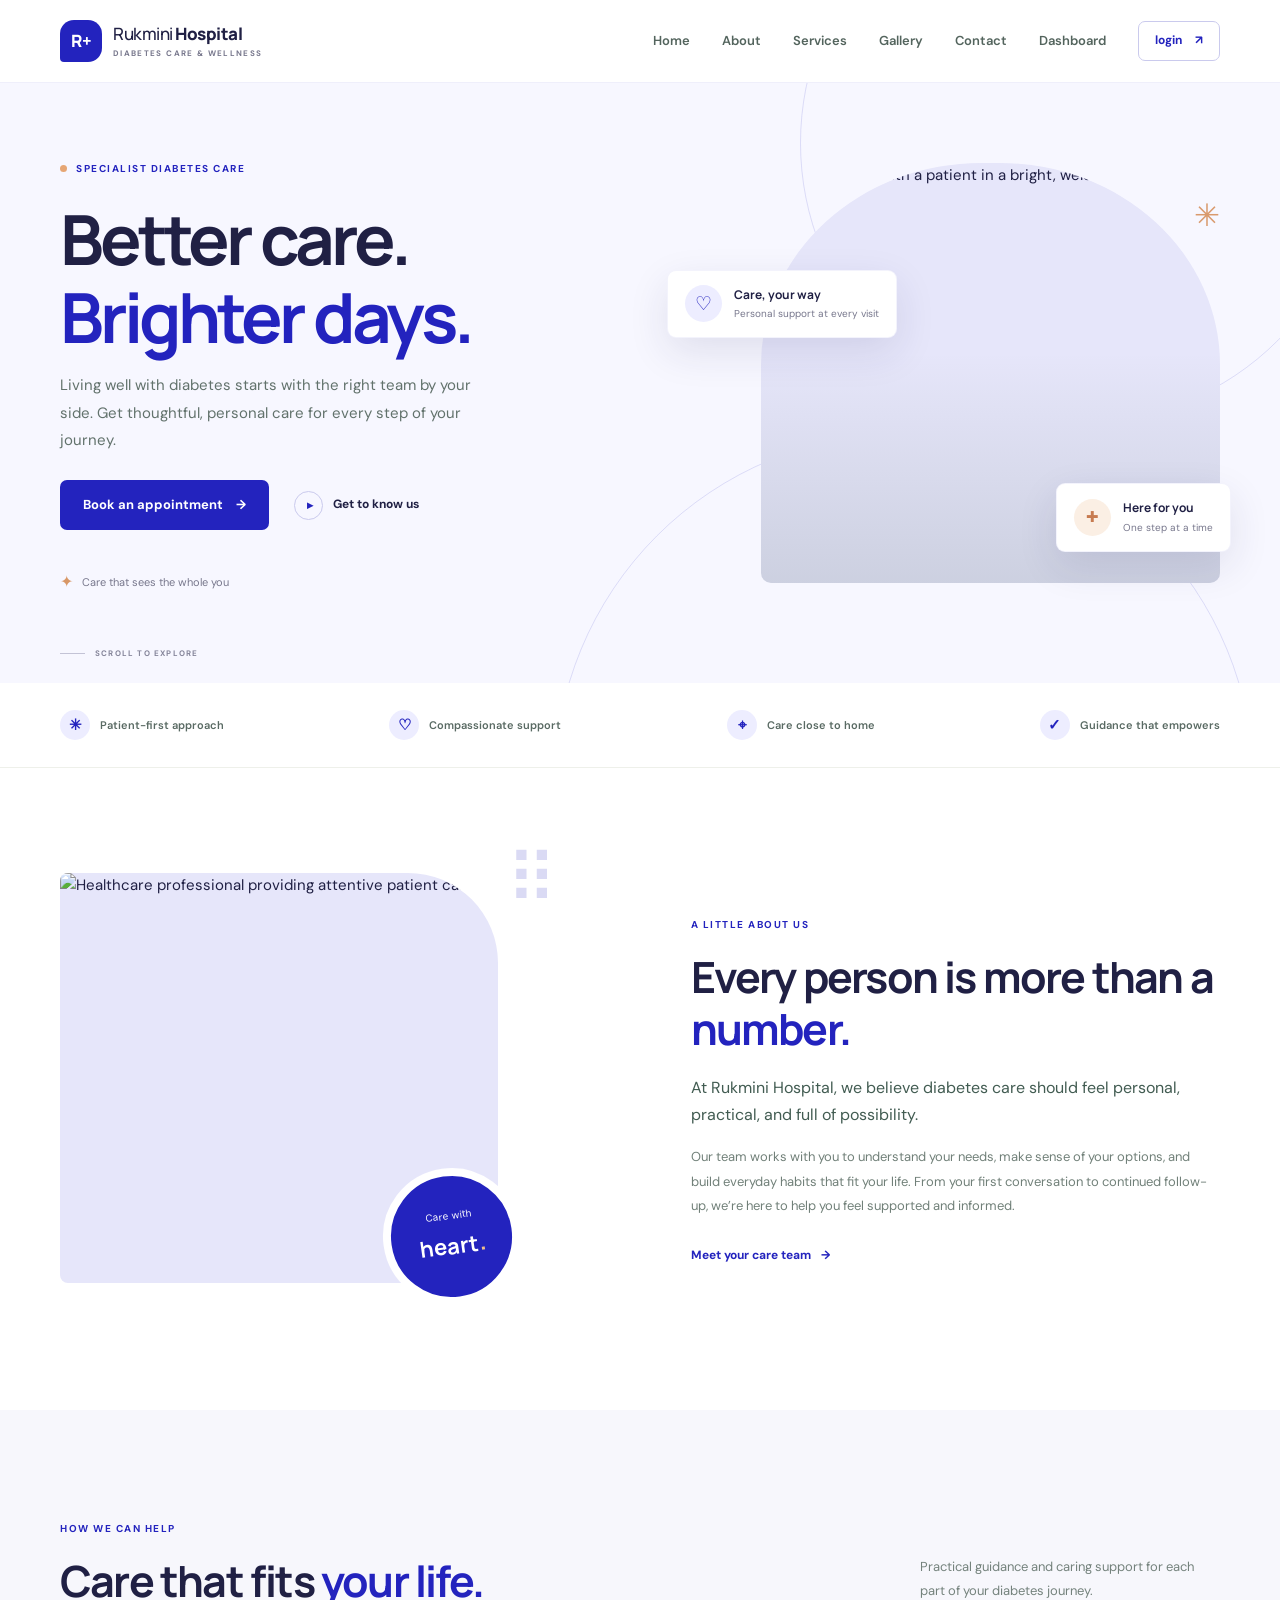
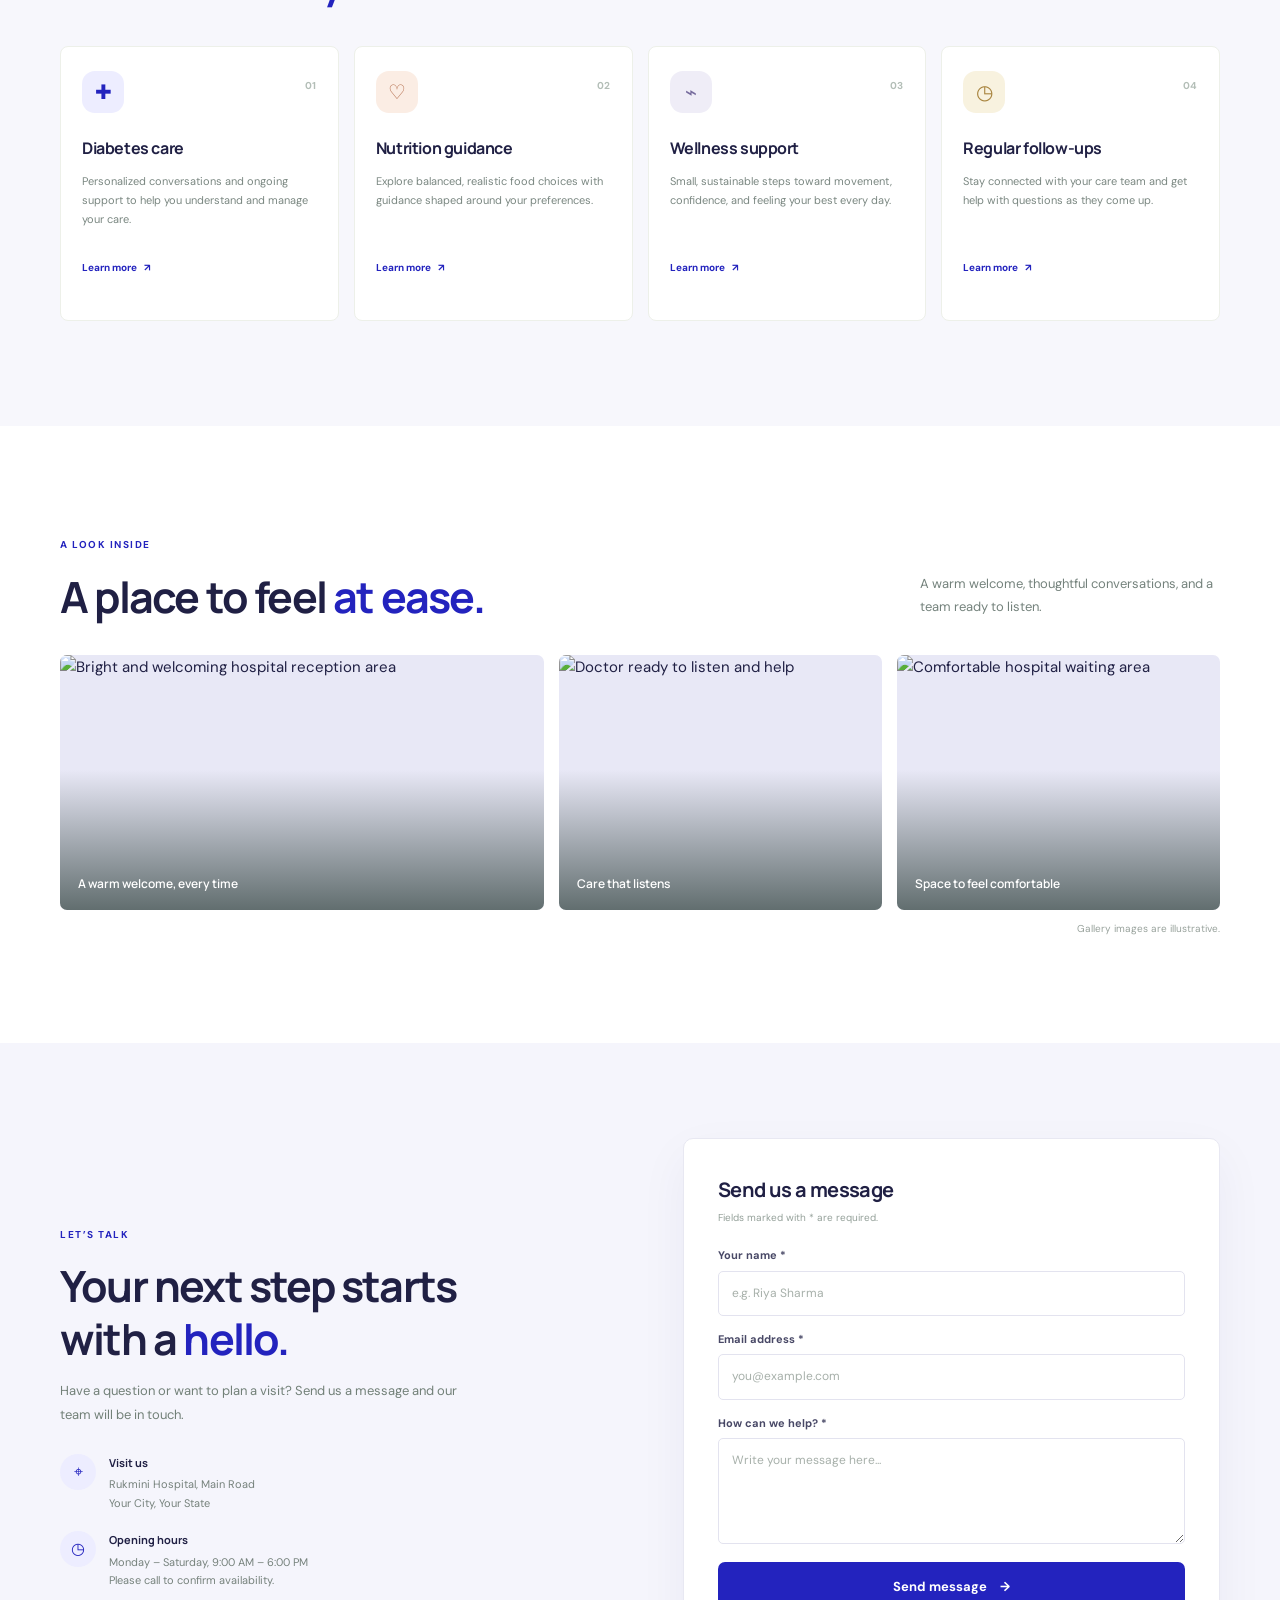
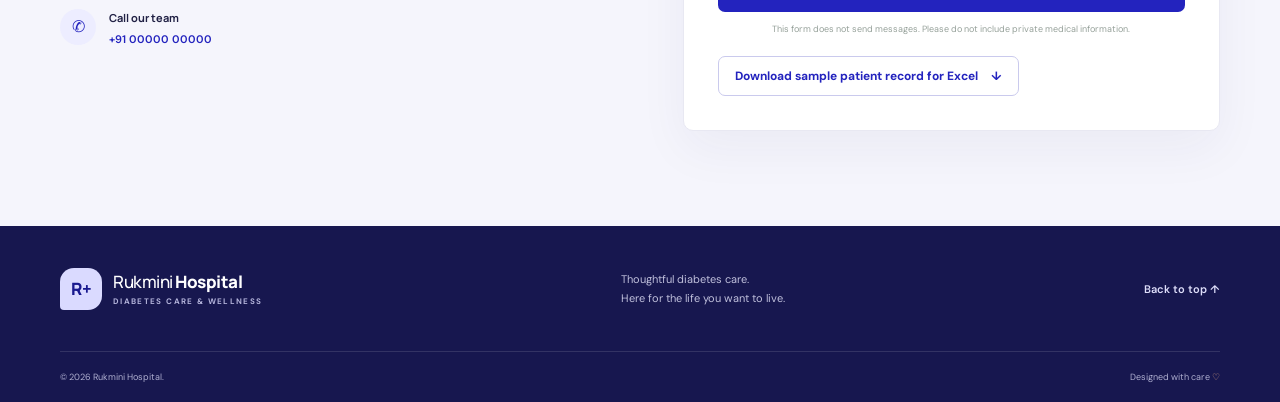
==== commit fb442728: "Update hospital website pages Co-authored-by: Copilot <223556219+Copilot@users.noreply.github.com>" ====
--- a/home.html
+++ b/home.html
@@ -139,7 +139,7 @@
                     <small class="form-disclaimer">This form does not send messages. Please do not include private medical information.</small>
                     <div class="patient-export">
                         <button class="button button-outline button-small" id="download-patient-csv" type="button">Download sample patient record for Excel <span aria-hidden="true">↓</span></button>
-                        <small>Demo only. This sample contains fictional information.</small>
+
                     </div>
                 </form>
             </div>
